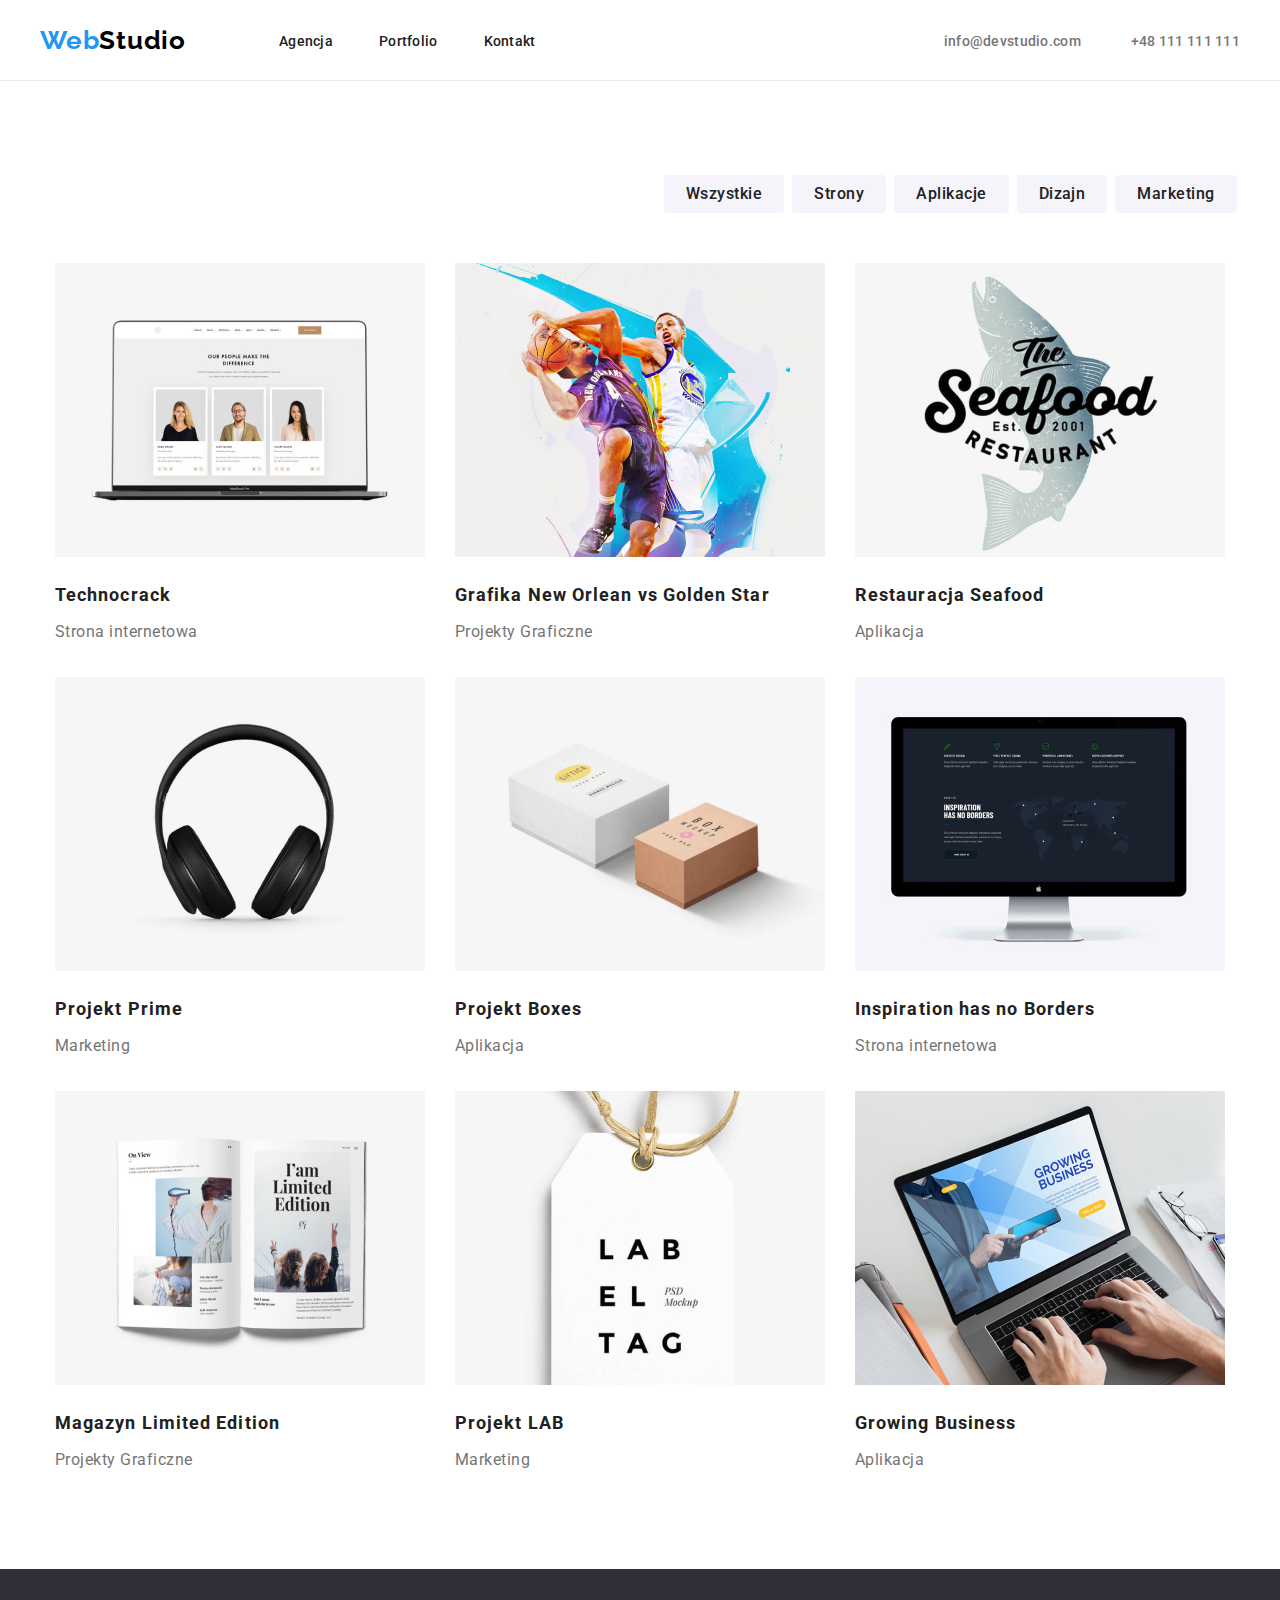
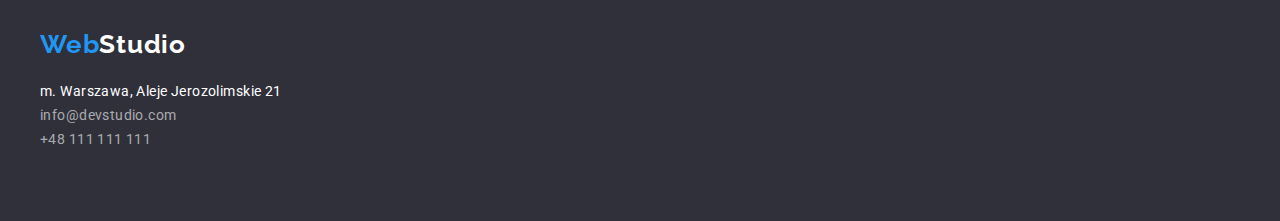
==== portfolio.html @ 134b52b1 "First push up homework 3 to github" ====
<!DOCTYPE html>
<html lang="pl">
<head>
    <meta charset="UTF-8">
    <meta http-equiv="X-UA-Compatible" content="IE=edge">
    <meta name="viewport" content="width=device-width, initial-scale=1.0">
    <link rel="stylesheet" href="node_modules/modern-normalize/modern-normalize.css">
    <link rel="stylesheet" href="css/styles.css">
    <link rel="preconnect" href="https://fonts.googleapis.com">
    <link rel="preconnect" href="https://fonts.gstatic.com" crossorigin>
    <link href="https://fonts.googleapis.com/css2?family=Raleway:wght@700&family=Roboto:wght@400;500;700;900&display=swap"
        rel="stylesheet">
    <title>Portfolio</title>
</head>
<body>
    <header class="header">
        <div class="container">
        <a class="navigation-logo-header" href="index.html"><span class="navigation-logo-span">Web</span>Studio</a>
        <nav class="navigation">
            <ul class="navigation-list">
                <li class="navigation-list-item"><a class="navigation-list-link" href="index.html">Agencja</a></li>
                <li class="navigation-list-item"><a class="navigation-list-link" href="portfolio.html">Portfolio</a></li>
                <li class="navigation-list-item"><a class="navigation-list-link" href="#">Kontakt</a></li>
            </ul>
        </nav>
        <ul class="navigation-list-phone-mail">
            <li><a class="header-mail" href="mailto:info@devstudio.com">info@devstudio.com</a></li>
            <li><a class="header-phone-number" href="tel:+48111111111">+48 111 111 111</a></li>
        </ul>
        </div>
    </header>
    <main>
        <!-- Sekcja Buttons -->
        <section class="section-buttons-porfolio">
            <div class="buttons-porfolio-outside">
                    <ul class="ul-button-porfolio">
                        <li class="list-button-porfolio"><button class="button-porfolio" type="button">Wszystkie</button></li>
                        <li class="list-button-porfolio"><button class="button-porfolio" type="button">Strony</button></li>
                        <li class="list-button-porfolio"><button class="button-porfolio" type="button">Aplikacje</button></li>
                        <li class="list-button-porfolio"><button class="button-porfolio" type="button">Dizajn</button></li>
                        <li class="list-button-porfolio"><button class="button-porfolio" type="button">Marketing</button></li>
                    </ul>
            </div>
        </section>
        <!-- Sekcja - Kategorii portfolio -->
        <section class="categories-portfolio">
            <div class="container">
                <ul class="categories-portfolio-list">
                    <li class="categories-portfolio-list-item">
                        <img src="images/Portfolio/Technocrack.jpg" alt="Strona internetowa Technocrack" width="370" height="294">
                        <p class="services-header">Technocrack</p>
                        <p class="services-description">Strona internetowa</p>
                    </li>
                    <li class="categories-portfolio-list-item">
                        <img src="images/Portfolio/Grafika_New_Orlean.jpg" alt="Projekt graficzny NBA" width="370" height="294">
                        <p class="services-header">Grafika New Orlean vs Golden Star</p>
                        <p class="services-description">Projekty Graficzne</p>
                    </li>
                    <li class="categories-portfolio-list-item">
                        <img src="images/Portfolio/Restauracja_Seafood.jpg" alt="Logo restauracji Seafood" width="370" height="294">
                        <p class="services-header">Restauracja Seafood</p>
                        <p class="services-description">Aplikacja</p>
                    </li>
                    <li class="categories-portfolio-list-item">
                        <img src="images/Portfolio/projekt_prime.jpg" alt="Słuchawki Projekt Prime" width="370" height="294">
                        <p class="services-header">Projekt Prime</p>
                        <p class="services-description">Marketing</p>
                    </li>
                    <li class="categories-portfolio-list-item">
                        <img src="images/Portfolio/Projekt_Boxes.jpg" alt="Logo aplikacji Projekt Boxes" width="370" height="294">
                        <p class="services-header">Projekt Boxes</p>
                        <p class="services-description">Aplikacja</p>
                    </li>
                    <li class="categories-portfolio-list-item">
                        <img src="images/Portfolio/Inspiration_has_no_Borders.jpg" alt="Główna strona internetowa - Inspiration has no Borders" width="370" height="294">
                        <p class="services-header">Inspiration has no Borders</p>
                        <p class="services-description">Strona internetowa</p>
                    </li>
                    <li class="categories-portfolio-list-item">
                        <img src="images/Portfolio/Magazyn_Limited_Edition.jpg" alt="Artykuł z web-strony Magazyn Limited Edition" width="370" height="294">
                        <p class="services-header">Magazyn Limited Edition</p>
                        <p class="services-description">Projekty Graficzne</p>
                    </li>
                    <li class="categories-portfolio-list-item">
                        <img src="images/Portfolio/Projekt_LAB.jpg" alt="Etykieta Projektu LAB" width="370" height="294">
                        <p class="services-header">Projekt LAB</p>
                        <p class="services-description">Marketing</p>
                    </li>
                    <li class="categories-portfolio-list-item">
                        <img src="images/Portfolio/Growing_Business.jpg" alt="Główna strona internetowa - Growing Business" width="370" height="294">
                        <p class="services-header">Growing Business</p>
                        <p class="services-description">Aplikacja</p>
                    </li>
                </ul>
            </div>
        </section>
    </main>
    <footer class="footer">
        <div class="footer-block-outside">
            <div class="footer-block-inside">
                <a class="navigation-logo-footer" href="index.html"><span class="navigation-logo-span">Web</span>Studio</a>
                <address class="address">
                    <ul class="navigation-list-footer">
                        <li><a class="adress-maps" href="https://goo.gl/maps/QuRZALvSsucPEKKi7" target="_blank">m. Warszawa,
                                Aleje Jerozolimskie 21</a></li>
                        <li><a class="adress-mail" href="mailto:info@devstudio.com">info@devstudio.com</a></li>
                        <li><a class="adress-phone-number" href="tel:+48111111111">+48 111 111 111</a></li>
                    </ul>
                </address>
            </div>
        </div>
    </footer>
</body>
</html>
---- css/styles.css ----
:root {
  --main-color: #212121;
  --secondary-color: #2196f3;
  --third-color: #757575;
  --fourth-color: #ffffff;
  --main-font: "Roboto", sans-serif;
  --secondary-font: "Raleway", sans-serif;
  --background: #2f303a;
}

body {
  font-family: var(--main-font);
  color: var(--main-color);
  margin: 0;
}

footer {
  font-family: var(--main-font);
}

h1,
h2,
h3,
h4,
h5,
h6 {
  margin: 0;
}

ul,
ol {
  margin: 0;
  padding: 0;
}

p {
  padding: 0;
}

img {
  display: block;
}

.container {
  width: 1200px;
  padding: 0 15px;
  align-items: center;
  margin: 0 auto;
}

.header .container {
  display: flex;
  align-items: center;
  height: 80px;
}

/* ==== COMPONENTS ===== */

.modal-btn-index {
  background-color: var(--secondary-color);
  font-weight: 700;
  font-size: 16px;
  line-height: 1.875;
  /* identical to box height, or 187% */
  align-items: center;
  text-align: center;
  letter-spacing: 0.06em;
  cursor: pointer;
  color: var(--fourth-color);
  width: 200px;
  height: 50px;
  /* box-shadow: 0px 4px 4px rgba(0, 0, 0, 0.15); */
  border-radius: 4px;
  margin: auto;
  display: block;
  border: 0;
}

.navigation-logo-header {
  font-family: var(--secondary-font);
  font-style: normal;
  font-weight: 700;
  font-size: 26px;
  line-height: 1.192;
  /* identical to box height */
  text-decoration: none;
  letter-spacing: 0.03em;
  cursor: pointer;
  color: #000000;
}

.navigation-logo-header {
  margin-right: 93px;
}

.navigation-list,
.navigation-list-phone-mail {
  display: flex;
  align-items: center;
}

.navigation-list-item:not(:last-child) {
  margin-right: 46px;
}

.navigation-list-phone-mail {
  margin-left: auto;
}

.header-phone-number {
  margin-left: 50px;
}

.navigation-logo-span {
  font-family: var(--secondary-font);
  font-style: normal;
  font-weight: 700;
  font-size: 26px;
  line-height: 1.192;
  /* identical to box height */
  text-decoration: none;
  letter-spacing: 0.03em;
  cursor: pointer;
  color: #2196f3;
}

.navigation-logo-footer {
  font-family: var(--secondary-font);
  font-style: normal;
  font-weight: 700;
  font-size: 26px;
  line-height: 1.192;
  /* identical to box height */
  text-decoration: none;
  letter-spacing: 0.03em;
  cursor: pointer;
  color: var(--fourth-color);
  margin-top: 60px;
}

.button-porfolio {
  font-family: Roboto;
  font-style: normal;
  font-weight: 500;
  font-size: 16px;
  line-height: 1.625;
  /* identical to box height, or 162% */
  text-align: center;
  letter-spacing: 0.03em;
  cursor: pointer;
  background: #f5f4fa;
  border-radius: 4px;
  color: var(--main-color);
  border: 0;
  padding: 6px 22px;
}

.section-buttons-porfolio {
  padding-top: 94px;
}

.buttons-porfolio-outside {
  display: flex;
  align-items: center;
  margin-left: 332px;
}

.list-button-porfolio:not(:last-child) {
  margin-right: 8px;
}

.button-porfolio:hover,
.button-porfolio:focus {
  background-color: var(--secondary-color);
  color: var(--fourth-color);
}

.navigation-list,
.navigation-list-phone-mail,
.navigation-list-footer,
.list-button-porfolio {
  list-style: none;
}

/* ==== END COMPONENTS ===== */

/* ==== HEADER ===== */

.block-banner-outside {
  width: 1200px;
  padding: 0 15px;
  align-items: center;
  margin: 0 auto;
}

.modal-btn-index {
  margin-top: 30px;
}

.header {
  border-bottom: 1px solid #ececec;
}

.advantages-block {
  margin: 94px 30px;
  margin-left: 0;
}

.ul-button-porfolio {
  display: flex;
  align-items: center;
  margin-left: 332px;
}

.service-box {
  margin: 50px 30px 94px;
  margin-left: 0;
}

.header,
.container {
  display: flex;
  align-items: center;
}

.navigation {
  display: flex;
}

.navigation-list-link {
  font-weight: 500;
  font-size: 14px;
  line-height: 1.143;
  letter-spacing: 0.02em;
  text-decoration: none;
  color: var(--main-color);
  cursor: pointer;
}

.header-mail,
.header-phone-number {
  font-weight: 500;
  font-size: 14px;
  line-height: 1.143;
  letter-spacing: 0.02em;
  text-decoration: none;
  cursor: pointer;
  color: var(--third-color);
}

.navigation-list-link:hover,
.navigation-list-link:focus,
.header-mail:hover,
.header-mail:focus,
.header-phone-number:hover,
.header-phone-number:focus,
.adress-maps:hover,
.adress-maps:focus,
.adress-mail:hover,
.adress-mail:focus,
.adress-phone-number:hover,
.adress-phone-number:focus {
  color: var(--secondary-color);
}

.baner-header {
  background-color: var(--background);
  height: 37.5rem;
  display: flex;
  align-items: center;
}

.text-baner {
  font-weight: 900;
  font-size: 44px;
  line-height: 1.364;
  /* or 136% */
  text-align: center;
  letter-spacing: 0.06em;
  text-transform: uppercase;
  color: var(--fourth-color);
  width: 696px;
  height: 120px;
  left: 452px;
  top: 280px;
  margin-right: auto;
  margin-left: auto;
}

/* ==== END HEADER ===== */

/* ==== HEADER PORTFOLIO ===== */

.categories-portfolio {
  padding-top: 50px;
  padding-bottom: 94px;
}

.categories-portfolio-list {
  display: flex;
  justify-content: center;
  align-items: center;
  flex-wrap: wrap;
  gap: 30px;
}

.categories-portfolio-list-item {
  list-style: none;
}

.services-header {
  font-weight: 700;
  font-size: 18px;
  line-height: 2;
  /* identical to box height, or 200% */
  letter-spacing: 0.06em;
  color: var(--main-color);
}

.services-header {
  margin: 0;
  padding-top: 20px;
}

.services-description {
  margin: 0;
  padding-top: 4px;
}

.services-description {
  font-weight: 400;
  font-size: 16px;
  line-height: 1.875;
  /* identical to box height, or 187% */
  letter-spacing: 0.03em;
  color: var(--third-color);
}

/* ==== END HEADER PORTFOLIO ===== */

/* ==== MAIN ===== */

.h2-text {
  font-weight: 700;
  font-size: 36px;
  line-height: 1.167;
  text-align: center;
  letter-spacing: 0.03em;
  color: var(--main-color);
}

.advantages-header {
  font-style: normal;
  font-weight: 700;
  font-size: 14px;
  line-height: 1.143;
  letter-spacing: 0.03em;
  text-transform: uppercase;
  color: var(--main-color);
}

.advantages-description {
  font-family: Roboto;
  font-weight: 400;
  font-size: 14px;
  line-height: 1.714;
  /* or 171% */
  letter-spacing: 0.03em;
  color: var(--third-color);
}

.team-section {
  background-color: #f5f4fa;
  padding-top: 94px;
  padding-bottom: 94px;
}

.team-box {
  /* card bg */

  width: 270px;
  height: 368px;
  left: 215px;
  top: 1635px;
  background: #ffffff;
  /* material shadow v1 */
  box-shadow: 0px 1px 3px rgba(0, 0, 0, 0.12), 0px 1px 1px rgba(0, 0, 0, 0.14),
    0px 2px 1px rgba(0, 0, 0, 0.2);
  border-radius: 0px 0px 4px 4px;
  margin: 50px 30px 94px;
  margin-left: 0;
}

.team-name {
  font-weight: 500;
  font-size: 16px;
  line-height: 1.188;
  /* identical to box height */
  text-align: center;
  letter-spacing: 0.03em;
  color: var(--main-color);
}

.team-occupation {
  font-weight: 400;
  font-size: 16px;
  line-height: 1.188;
  /* identical to box height */
  text-align: center;
  letter-spacing: 0.03em;
  color: var(--third-color);
}

/* ==== END MAIN ===== */

/* ==== FOOTER ===== */

.adress-maps {
  font-style: normal;
  font-weight: 400;
  font-size: 14px;
  line-height: 1.714;
  letter-spacing: 0.03em;
  text-decoration: none;
  cursor: pointer;
  color: var(--fourth-color);
}

.adress-mail,
.adress-phone-number {
  font-style: normal;
  font-weight: 400;
  font-size: 14px;
  line-height: 1.714;
  letter-spacing: 0.03em;
  text-decoration: none;
  cursor: pointer;
  color: rgba(255, 255, 255, 0.6);
}

.footer {
  background-color: var(--background);
  height: 252px;
}

.footer-block-outside {
  width: 1200px;
  padding: 0 15px;
  align-items: center;
  margin: 0 auto;
}

.footer-block-inside {
  padding-top: 60px;
}

.address {
  margin-top: 20px;
  margin-bottom: 9px;
}

.footer_list_item:not(:last-child) {
  margin-bottom: 9px;
}
/* ==== END FOOTER ===== */
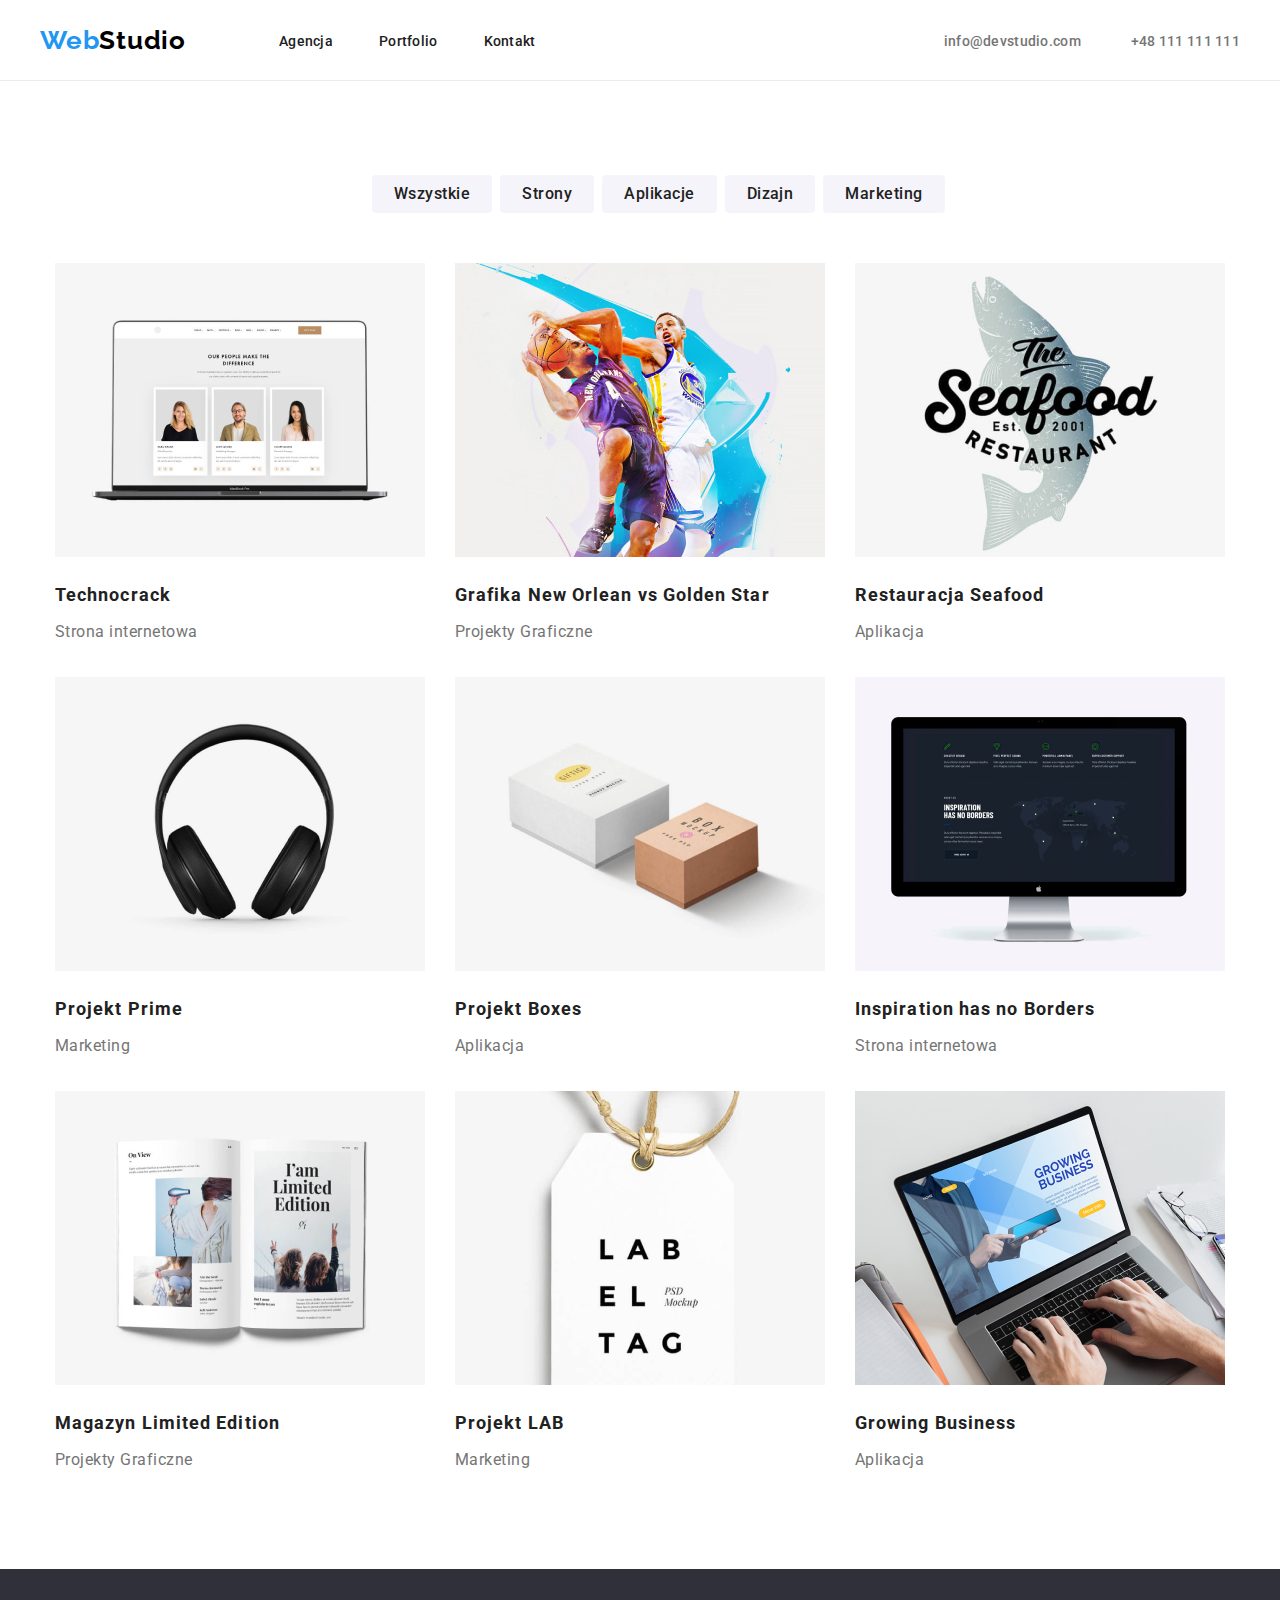
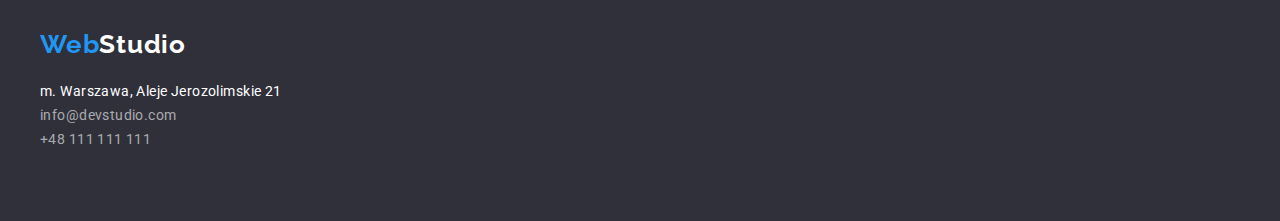
==== commit bdf930d3: "Adding container to missed sections" ====
--- a/portfolio.html
+++ b/portfolio.html
@@ -32,14 +32,16 @@
     <main>
         <!-- Sekcja Buttons -->
         <section class="section-buttons-porfolio">
-            <div class="buttons-porfolio-outside">
-                    <ul class="ul-button-porfolio">
-                        <li class="list-button-porfolio"><button class="button-porfolio" type="button">Wszystkie</button></li>
-                        <li class="list-button-porfolio"><button class="button-porfolio" type="button">Strony</button></li>
-                        <li class="list-button-porfolio"><button class="button-porfolio" type="button">Aplikacje</button></li>
-                        <li class="list-button-porfolio"><button class="button-porfolio" type="button">Dizajn</button></li>
-                        <li class="list-button-porfolio"><button class="button-porfolio" type="button">Marketing</button></li>
-                    </ul>
+            <div class="container">
+                <div class="buttons-porfolio-outside">
+                        <ul class="ul-button-porfolio">
+                            <li class="list-button-porfolio"><button class="button-porfolio" type="button">Wszystkie</button></li>
+                            <li class="list-button-porfolio"><button class="button-porfolio" type="button">Strony</button></li>
+                            <li class="list-button-porfolio"><button class="button-porfolio" type="button">Aplikacje</button></li>
+                            <li class="list-button-porfolio"><button class="button-porfolio" type="button">Dizajn</button></li>
+                            <li class="list-button-porfolio"><button class="button-porfolio" type="button">Marketing</button></li>
+                        </ul>
+                </div>
             </div>
         </section>
         <!-- Sekcja - Kategorii portfolio -->
@@ -96,17 +98,19 @@
         </section>
     </main>
     <footer class="footer">
-        <div class="footer-block-outside">
-            <div class="footer-block-inside">
-                <a class="navigation-logo-footer" href="index.html"><span class="navigation-logo-span">Web</span>Studio</a>
-                <address class="address">
-                    <ul class="navigation-list-footer">
-                        <li><a class="adress-maps" href="https://goo.gl/maps/QuRZALvSsucPEKKi7" target="_blank">m. Warszawa,
-                                Aleje Jerozolimskie 21</a></li>
-                        <li><a class="adress-mail" href="mailto:info@devstudio.com">info@devstudio.com</a></li>
-                        <li><a class="adress-phone-number" href="tel:+48111111111">+48 111 111 111</a></li>
-                    </ul>
-                </address>
+        <div class="container">
+            <div class="footer-block-outside">
+                <div class="footer-block-inside">
+                    <a class="navigation-logo-footer" href="index.html"><span class="navigation-logo-span">Web</span>Studio</a>
+                    <address class="address">
+                        <ul class="navigation-list-footer">
+                            <li><a class="adress-maps" href="https://goo.gl/maps/QuRZALvSsucPEKKi7" target="_blank">m. Warszawa,
+                                    Aleje Jerozolimskie 21</a></li>
+                            <li><a class="adress-mail" href="mailto:info@devstudio.com">info@devstudio.com</a></li>
+                            <li><a class="adress-phone-number" href="tel:+48111111111">+48 111 111 111</a></li>
+                        </ul>
+                    </address>
+                </div>
             </div>
         </div>
     </footer>
--- a/css/styles.css
+++ b/css/styles.css
@@ -43,7 +43,6 @@
 
 .container {
   width: 1200px;
-  padding: 0 15px;
   align-items: center;
   margin: 0 auto;
 }
@@ -162,7 +161,6 @@
 .buttons-porfolio-outside {
   display: flex;
   align-items: center;
-  margin-left: 332px;
 }
 
 .list-button-porfolio:not(:last-child) {
@@ -188,7 +186,6 @@
 
 .block-banner-outside {
   width: 1200px;
-  padding: 0 15px;
   align-items: center;
   margin: 0 auto;
 }
@@ -445,7 +442,6 @@
 
 .footer-block-outside {
   width: 1200px;
-  padding: 0 15px;
   align-items: center;
   margin: 0 auto;
 }
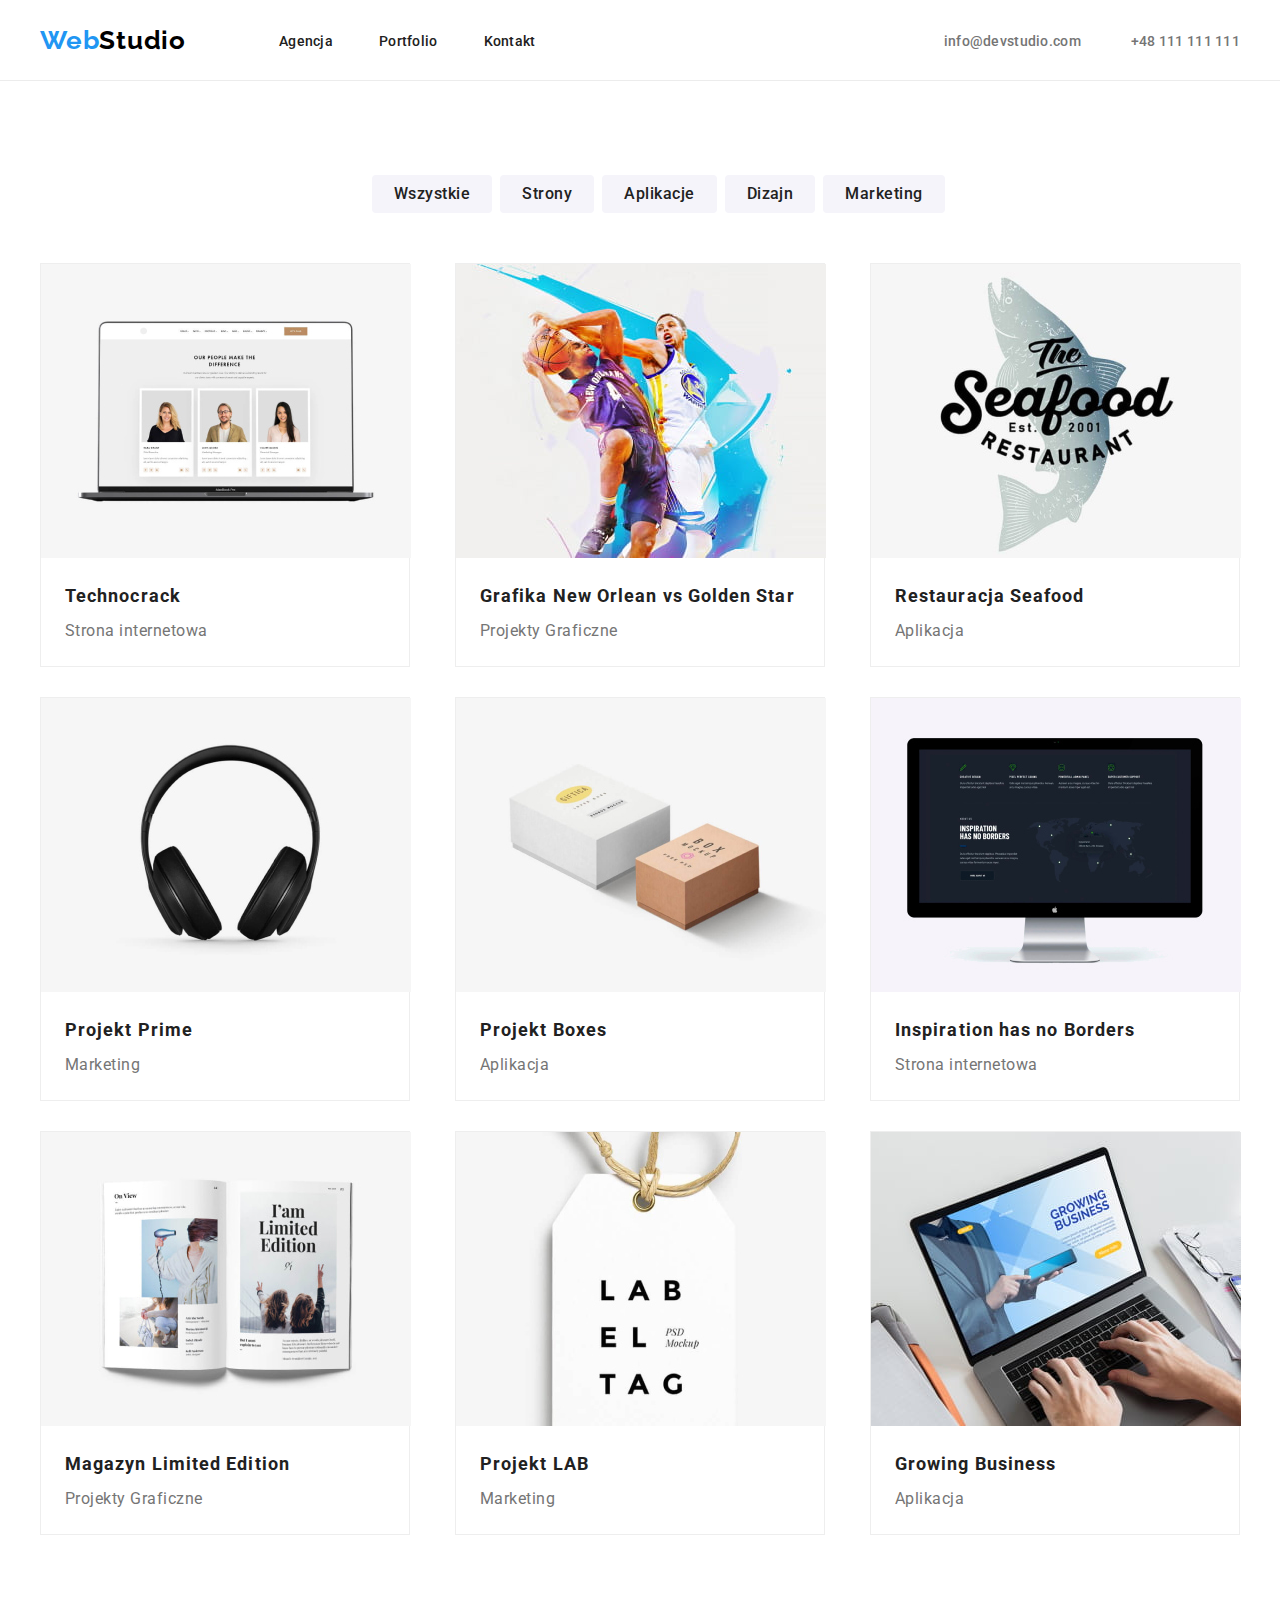
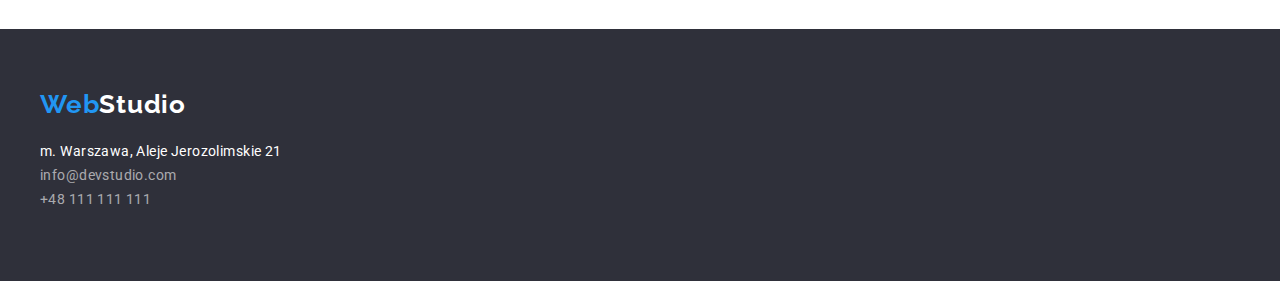
==== commit 2e336ad0: "Project update in all pages" ====
--- a/portfolio.html
+++ b/portfolio.html
@@ -4,44 +4,43 @@
     <meta charset="UTF-8">
     <meta http-equiv="X-UA-Compatible" content="IE=edge">
     <meta name="viewport" content="width=device-width, initial-scale=1.0">
-    <link rel="stylesheet" href="node_modules/modern-normalize/modern-normalize.css">
     <link rel="stylesheet" href="css/styles.css">
     <link rel="preconnect" href="https://fonts.googleapis.com">
     <link rel="preconnect" href="https://fonts.gstatic.com" crossorigin>
-    <link href="https://fonts.googleapis.com/css2?family=Raleway:wght@700&family=Roboto:wght@400;500;700;900&display=swap"
+    <link
+        href="https://fonts.googleapis.com/css2?family=Raleway:wght@700&family=Roboto:wght@400;500;700;900&display=swap"
         rel="stylesheet">
     <title>Portfolio</title>
 </head>
 <body>
     <header class="header">
         <div class="container">
-        <a class="navigation-logo-header" href="index.html"><span class="navigation-logo-span">Web</span>Studio</a>
-        <nav class="navigation">
-            <ul class="navigation-list">
-                <li class="navigation-list-item"><a class="navigation-list-link" href="index.html">Agencja</a></li>
-                <li class="navigation-list-item"><a class="navigation-list-link" href="portfolio.html">Portfolio</a></li>
-                <li class="navigation-list-item"><a class="navigation-list-link" href="#">Kontakt</a></li>
+            <a class="navigation-logo-header" href="index.html"><span class="navigation-logo-span">Web</span>Studio</a>
+            <nav class="navigation">
+                <ul class="navigation-list">
+                    <li class="navigation-list-item"><a class="navigation-list-link" href="index.html">Agencja</a></li>
+                    <li class="navigation-list-item"><a class="navigation-list-link" href="portfolio.html">Portfolio</a>
+                    </li>
+                    <li class="navigation-list-item"><a class="navigation-list-link" href="#">Kontakt</a></li>
+                </ul>
+            </nav>
+            <ul class="navigation-list-phone-mail">
+                <li><a class="header-mail" href="mailto:info@devstudio.com">info@devstudio.com</a></li>
+                <li><a class="header-phone-number" href="tel:+48111111111">+48 111 111 111</a></li>
             </ul>
-        </nav>
-        <ul class="navigation-list-phone-mail">
-            <li><a class="header-mail" href="mailto:info@devstudio.com">info@devstudio.com</a></li>
-            <li><a class="header-phone-number" href="tel:+48111111111">+48 111 111 111</a></li>
-        </ul>
         </div>
     </header>
     <main>
         <!-- Sekcja Buttons -->
         <section class="section-buttons-porfolio">
             <div class="container">
-                <div class="buttons-porfolio-outside">
-                        <ul class="ul-button-porfolio">
-                            <li class="list-button-porfolio"><button class="button-porfolio" type="button">Wszystkie</button></li>
-                            <li class="list-button-porfolio"><button class="button-porfolio" type="button">Strony</button></li>
-                            <li class="list-button-porfolio"><button class="button-porfolio" type="button">Aplikacje</button></li>
-                            <li class="list-button-porfolio"><button class="button-porfolio" type="button">Dizajn</button></li>
-                            <li class="list-button-porfolio"><button class="button-porfolio" type="button">Marketing</button></li>
-                        </ul>
-                </div>
+                <ul class="ul-button-porfolio">
+                    <li class="list-button-porfolio"><button class="button-porfolio" type="button">Wszystkie</button></li>
+                    <li class="list-button-porfolio"><button class="button-porfolio" type="button">Strony</button></li>
+                    <li class="list-button-porfolio"><button class="button-porfolio" type="button">Aplikacje</button></li>
+                    <li class="list-button-porfolio"><button class="button-porfolio" type="button">Dizajn</button></li>
+                    <li class="list-button-porfolio"><button class="button-porfolio" type="button">Marketing</button></li>
+                </ul>
             </div>
         </section>
         <!-- Sekcja - Kategorii portfolio -->
@@ -49,37 +48,44 @@
             <div class="container">
                 <ul class="categories-portfolio-list">
                     <li class="categories-portfolio-list-item">
-                        <img src="images/Portfolio/Technocrack.jpg" alt="Strona internetowa Technocrack" width="370" height="294">
+                        <img src="images/Portfolio/Technocrack.jpg" alt="Strona internetowa Technocrack" width="370"
+                            height="294">
                         <p class="services-header">Technocrack</p>
                         <p class="services-description">Strona internetowa</p>
                     </li>
                     <li class="categories-portfolio-list-item">
-                        <img src="images/Portfolio/Grafika_New_Orlean.jpg" alt="Projekt graficzny NBA" width="370" height="294">
+                        <img src="images/Portfolio/Grafika_New_Orlean.jpg" alt="Projekt graficzny NBA" width="370"
+                            height="294">
                         <p class="services-header">Grafika New Orlean vs Golden Star</p>
                         <p class="services-description">Projekty Graficzne</p>
                     </li>
                     <li class="categories-portfolio-list-item">
-                        <img src="images/Portfolio/Restauracja_Seafood.jpg" alt="Logo restauracji Seafood" width="370" height="294">
+                        <img src="images/Portfolio/Restauracja_Seafood.jpg" alt="Logo restauracji Seafood" width="370"
+                            height="294">
                         <p class="services-header">Restauracja Seafood</p>
                         <p class="services-description">Aplikacja</p>
                     </li>
                     <li class="categories-portfolio-list-item">
-                        <img src="images/Portfolio/projekt_prime.jpg" alt="Słuchawki Projekt Prime" width="370" height="294">
+                        <img src="images/Portfolio/projekt_prime.jpg" alt="Słuchawki Projekt Prime" width="370"
+                            height="294">
                         <p class="services-header">Projekt Prime</p>
                         <p class="services-description">Marketing</p>
                     </li>
                     <li class="categories-portfolio-list-item">
-                        <img src="images/Portfolio/Projekt_Boxes.jpg" alt="Logo aplikacji Projekt Boxes" width="370" height="294">
+                        <img src="images/Portfolio/Projekt_Boxes.jpg" alt="Logo aplikacji Projekt Boxes" width="370"
+                            height="294">
                         <p class="services-header">Projekt Boxes</p>
                         <p class="services-description">Aplikacja</p>
                     </li>
                     <li class="categories-portfolio-list-item">
-                        <img src="images/Portfolio/Inspiration_has_no_Borders.jpg" alt="Główna strona internetowa - Inspiration has no Borders" width="370" height="294">
+                        <img src="images/Portfolio/Inspiration_has_no_Borders.jpg"
+                            alt="Główna strona internetowa - Inspiration has no Borders" width="370" height="294">
                         <p class="services-header">Inspiration has no Borders</p>
                         <p class="services-description">Strona internetowa</p>
                     </li>
                     <li class="categories-portfolio-list-item">
-                        <img src="images/Portfolio/Magazyn_Limited_Edition.jpg" alt="Artykuł z web-strony Magazyn Limited Edition" width="370" height="294">
+                        <img src="images/Portfolio/Magazyn_Limited_Edition.jpg"
+                            alt="Artykuł z web-strony Magazyn Limited Edition" width="370" height="294">
                         <p class="services-header">Magazyn Limited Edition</p>
                         <p class="services-description">Projekty Graficzne</p>
                     </li>
@@ -89,7 +95,8 @@
                         <p class="services-description">Marketing</p>
                     </li>
                     <li class="categories-portfolio-list-item">
-                        <img src="images/Portfolio/Growing_Business.jpg" alt="Główna strona internetowa - Growing Business" width="370" height="294">
+                        <img src="images/Portfolio/Growing_Business.jpg" alt="Główna strona internetowa - Growing Business"
+                            width="370" height="294">
                         <p class="services-header">Growing Business</p>
                         <p class="services-description">Aplikacja</p>
                     </li>
@@ -101,10 +108,12 @@
         <div class="container">
             <div class="footer-block-outside">
                 <div class="footer-block-inside">
-                    <a class="navigation-logo-footer" href="index.html"><span class="navigation-logo-span">Web</span>Studio</a>
+                    <a class="navigation-logo-footer" href="index.html"><span
+                            class="navigation-logo-span">Web</span>Studio</a>
                     <address class="address">
                         <ul class="navigation-list-footer">
-                            <li><a class="adress-maps" href="https://goo.gl/maps/QuRZALvSsucPEKKi7" target="_blank">m. Warszawa,
+                            <li><a class="adress-maps" href="https://goo.gl/maps/QuRZALvSsucPEKKi7" target="_blank">m.
+                                    Warszawa,
                                     Aleje Jerozolimskie 21</a></li>
                             <li><a class="adress-mail" href="mailto:info@devstudio.com">info@devstudio.com</a></li>
                             <li><a class="adress-phone-number" href="tel:+48111111111">+48 111 111 111</a></li>
--- a/css/styles.css
+++ b/css/styles.css
@@ -201,6 +201,7 @@
 .advantages-block {
   margin: 94px 30px;
   margin-left: 0;
+  list-style: none;
 }
 
 .ul-button-porfolio {
@@ -210,8 +211,13 @@
 }
 
 .service-box {
+  display: flex;
+}
+
+.service-box-list {
   margin: 50px 30px 94px;
   margin-left: 0;
+  list-style: none;
 }
 
 .header,
@@ -291,18 +297,32 @@
 .categories-portfolio {
   padding-top: 50px;
   padding-bottom: 94px;
+  
 }
 
 .categories-portfolio-list {
   display: flex;
-  justify-content: center;
+  justify-content: space-between;
   align-items: center;
   flex-wrap: wrap;
   gap: 30px;
 }
 
+
+.categories-portfolio-list-item:hover,
+.categories-portfolio-list-item:focus {
+  box-shadow: 0px 1px 1px rgba(0, 0, 0, 0.12), 0px 4px 4px rgba(0, 0, 0, 0.06),
+    1px 4px 6px rgba(0, 0, 0, 0.16);
+}
+
 .categories-portfolio-list-item {
   list-style: none;
+  background: #ffffff;
+  border: 1px solid #eeeeee;
+  box-sizing: border-box;
+  width: 370px;
+  height: 404px;
+  cursor: pointer;
 }
 
 .services-header {
@@ -311,26 +331,18 @@
   line-height: 2;
   /* identical to box height, or 200% */
   letter-spacing: 0.06em;
-  color: var(--main-color);
-}
-
-.services-header {
-  margin: 0;
-  padding-top: 20px;
+  margin: 20px 24px 2px 24px;
 }
 
 .services-description {
-  margin: 0;
-  padding-top: 4px;
-}
-
-.services-description {
-  font-weight: 400;
-  font-size: 16px;
-  line-height: 1.875;
-  /* identical to box height, or 187% */
-  letter-spacing: 0.03em;
-  color: var(--third-color);
+  font-family: Roboto;
+    font-weight: 400;
+    font-size: 16px;
+    line-height: 1.875;
+    /* identical to box height, or 187% */
+    letter-spacing: 0.03em;
+    color: var(--third-color);
+    margin: 2px 24px 20px 24px;
 }
 
 /* ==== END HEADER PORTFOLIO ===== */
@@ -354,6 +366,7 @@
   letter-spacing: 0.03em;
   text-transform: uppercase;
   color: var(--main-color);
+  margin-bottom: 10px;
 }
 
 .advantages-description {
@@ -386,6 +399,7 @@
   border-radius: 0px 0px 4px 4px;
   margin: 50px 30px 94px;
   margin-left: 0;
+  list-style: none;
 }
 
 .team-name {
@@ -396,6 +410,7 @@
   text-align: center;
   letter-spacing: 0.03em;
   color: var(--main-color);
+  margin-top: 30px;
 }
 
 .team-occupation {
@@ -406,6 +421,7 @@
   text-align: center;
   letter-spacing: 0.03em;
   color: var(--third-color);
+  margin-top: 10px;
 }
 
 /* ==== END MAIN ===== */
